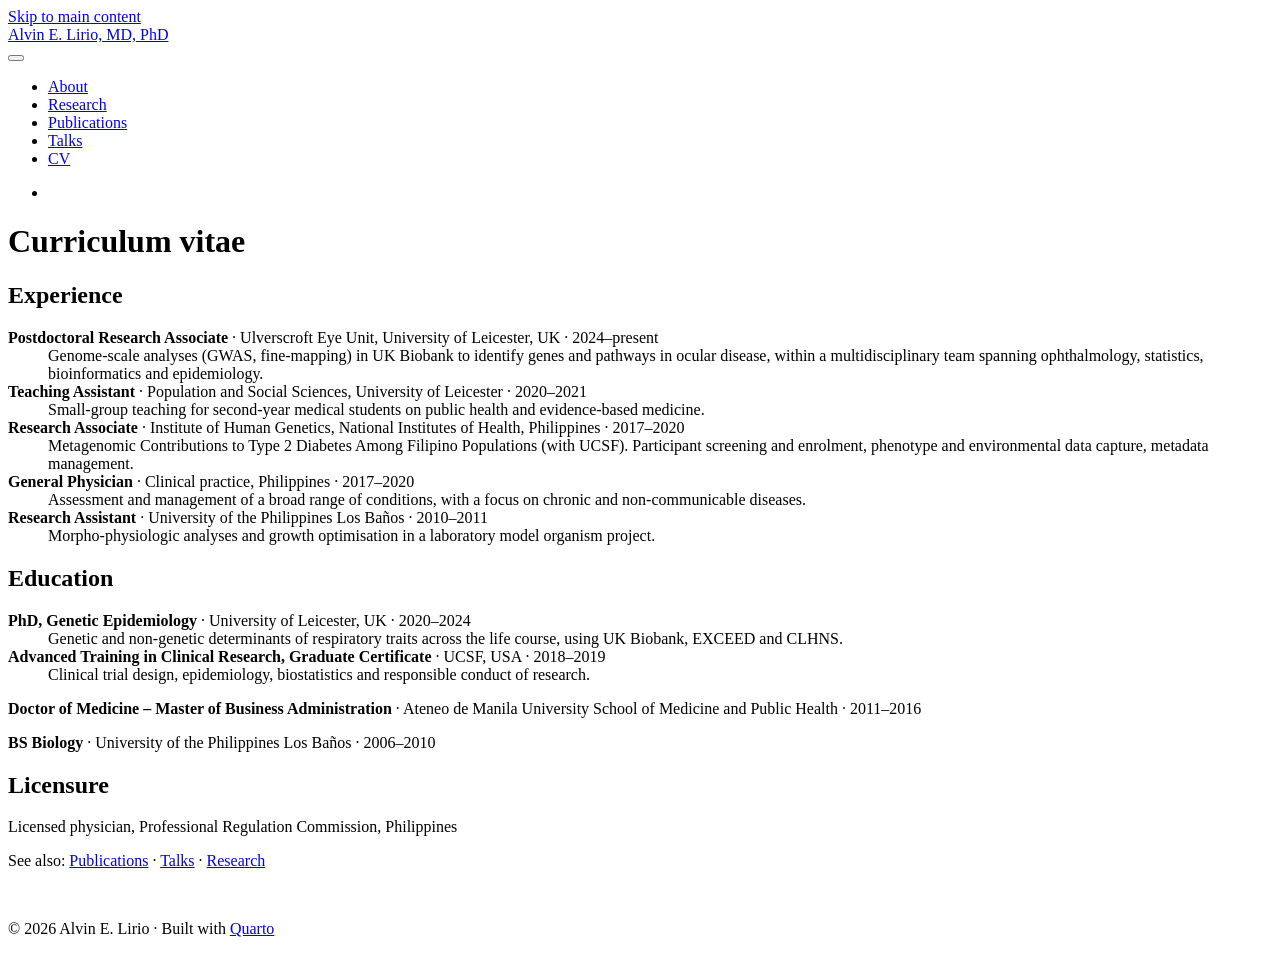
==== cv.html @ 3eb70261 "Add files via upload" ====
<!DOCTYPE html>
<html xmlns="http://www.w3.org/1999/xhtml" lang="en" xml:lang="en"><head>

<meta charset="utf-8">
<meta name="generator" content="quarto-1.11.9">

<meta name="viewport" content="width=device-width, initial-scale=1.0, user-scalable=yes">


<title>Curriculum vitae – Alvin E. Lirio, MD, PhD</title>
<style>
/* Default styles provided by pandoc.
** See https://pandoc.org/MANUAL.html#variables-for-html for config info.
*/
span.smallcaps{font-variant: small-caps;}
div.columns{display: flex; gap: 1.5em;}
div.column{flex: auto;}
@media screen {
div.columns{gap: min(4vw, 1.5em);}
div.column{overflow-x: auto;}
}
div.hanging-indent{margin-left: 1.5em; text-indent: -1.5em;}
ul.task-list{list-style: none;}
ul.task-list li input[type="checkbox"] {
  width: 0.8em;
  margin: 0 0.8em 0.2em -1em; /* quarto-specific, see https://github.com/quarto-dev/quarto-cli/issues/4556 */ 
  vertical-align: middle;
}
</style>


<script src="site_libs/quarto-nav/quarto-nav.js"></script>
<script src="site_libs/quarto-nav/headroom.min.js"></script>
<script src="site_libs/clipboard/clipboard.min.js"></script>
<script src="site_libs/quarto-search/autocomplete.umd.js"></script>
<script src="site_libs/quarto-search/fuse.min.js"></script>
<script src="site_libs/quarto-search/quarto-search.js"></script>
<meta name="quarto:offset" content="./">
<script src="site_libs/quarto-html/quarto.js" type="module"></script>
<script src="site_libs/quarto-html/tabsets/tabsets.js" type="module"></script>
<script src="site_libs/quarto-html/scrollable-regions/scrollable-regions.js" type="module"></script>
<script src="site_libs/quarto-html/popper.min.js"></script>
<script src="site_libs/quarto-html/tippy.umd.min.js"></script>
<script src="site_libs/quarto-html/anchor.min.js"></script>
<link href="site_libs/quarto-html/tippy.css" rel="stylesheet">
<link href="site_libs/quarto-html/quarto-syntax-highlighting-63b5708e65d6cd79cd7618c58d0c21e7.css" rel="stylesheet" id="quarto-text-highlighting-styles">
<script src="site_libs/bootstrap/bootstrap.min.js"></script>
<link href="site_libs/bootstrap/bootstrap-icons.css" rel="stylesheet">
<link href="site_libs/bootstrap/bootstrap-4e559fc1a3191102525e0a51c544b97e.min.css" rel="stylesheet" append-hash="true" id="quarto-bootstrap" data-mode="light">
<script id="quarto-search-options" type="application/json">{
  "location": "navbar",
  "copy-button": false,
  "collapse-after": 3,
  "panel-placement": "end",
  "type": "overlay",
  "limit": 50,
  "keyboard-shortcut": [
    "f",
    "/",
    "s"
  ],
  "show-item-context": false,
  "language": {
    "search-no-results-text": "No results",
    "search-matching-documents-text": "matching documents",
    "search-copy-link-title": "Copy link to search",
    "search-hide-matches-text": "Hide additional matches",
    "search-more-match-text": "more match in this document",
    "search-more-matches-text": "more matches in this document",
    "search-clear-button-title": "Clear",
    "search-text-placeholder": "",
    "search-detached-cancel-button-title": "Cancel",
    "search-submit-button-title": "Submit",
    "search-label": "Search"
  }
}</script>


</head>

<body class="nav-fixed fullcontent quarto-light"><a id="quarto-skip-link" class="visually-hidden-focusable" href="#quarto-document-content">Skip to main content</a>

<div id="quarto-search-results"></div>
  <header id="quarto-header" class="headroom fixed-top">
    <nav class="navbar navbar-expand-lg " data-bs-theme="dark" aria-label="Site">
      <div class="navbar-container container-fluid">
      <div class="navbar-brand-container mx-auto">
    <a class="navbar-brand" href="./index.html">
    <span class="navbar-title">Alvin E. Lirio, MD, PhD</span>
    </a>
  </div>
          <button class="navbar-toggler" type="button" data-bs-toggle="collapse" data-bs-target="#navbarCollapse" aria-controls="navbarCollapse" aria-expanded="false" aria-label="Toggle navigation" onclick="if (window.quartoToggleHeadroom) { window.quartoToggleHeadroom(); }">
  <span class="navbar-toggler-icon"></span>
</button>
          <div class="collapse navbar-collapse" id="navbarCollapse">
            <ul class="navbar-nav navbar-nav-scroll me-auto">
  <li class="nav-item">
    <a class="nav-link" href="./index.html"> 
<span class="menu-text">About</span></a>
  </li>  
  <li class="nav-item">
    <a class="nav-link" href="./research.html"> 
<span class="menu-text">Research</span></a>
  </li>  
  <li class="nav-item">
    <a class="nav-link" href="./publications.html"> 
<span class="menu-text">Publications</span></a>
  </li>  
  <li class="nav-item">
    <a class="nav-link" href="./talks.html"> 
<span class="menu-text">Talks</span></a>
  </li>  
  <li class="nav-item">
    <a class="nav-link active" href="./cv.html" aria-current="page"> 
<span class="menu-text">CV</span></a>
  </li>  
</ul>
            <ul class="navbar-nav navbar-nav-scroll ms-auto">
  <li class="nav-item compact">
    <a class="nav-link" href="mailto:aelirio@up.edu.ph"> <i class="bi bi-envelope" role="img" aria-label="Email">
</i> 
<span class="menu-text"></span></a>
  </li>  
</ul>
          </div> <!-- /navcollapse -->
            <div class="quarto-navbar-tools">
</div>
            <div id="quarto-search" class="" title="Search"></div>
      </div> <!-- /container-fluid -->
    </nav>
</header>
<!-- content -->
<div id="quarto-content" class="quarto-container page-columns page-rows-contents page-layout-article page-navbar">
<!-- sidebar -->
<!-- margin-sidebar -->
    
<!-- main -->
<main class="content" id="quarto-document-content" tabindex="-1">

<header id="title-block-header" class="quarto-title-block default">
<div class="quarto-title">
<h1 class="title">Curriculum vitae</h1>
</div>



<div class="quarto-title-meta">

    
  
    
  </div>
  


</header>


<!-- To offer a downloadable CV: put a PDF called cv.pdf in the files folder,
     then delete the two comment lines around the next paragraph. -->
<!--
[Download CV (PDF)](files/cv.pdf){.btn .btn-primary}
-->
<section id="experience" class="level2">
<h2 class="anchored" data-anchor-id="experience">Experience</h2>
<dl>
<dt><strong>Postdoctoral Research Associate</strong> · Ulverscroft Eye Unit, University of Leicester, UK · 2024–present</dt>
<dd>
Genome-scale analyses (GWAS, fine-mapping) in UK Biobank to identify genes and pathways in ocular disease, within a multidisciplinary team spanning ophthalmology, statistics, bioinformatics and epidemiology.
</dd>
<dt><strong>Teaching Assistant</strong> · Population and Social Sciences, University of Leicester · 2020–2021</dt>
<dd>
Small-group teaching for second-year medical students on public health and evidence-based medicine.
</dd>
<dt><strong>Research Associate</strong> · Institute of Human Genetics, National Institutes of Health, Philippines · 2017–2020</dt>
<dd>
Metagenomic Contributions to Type 2 Diabetes Among Filipino Populations (with UCSF). Participant screening and enrolment, phenotype and environmental data capture, metadata management.
</dd>
<dt><strong>General Physician</strong> · Clinical practice, Philippines · 2017–2020</dt>
<dd>
Assessment and management of a broad range of conditions, with a focus on chronic and non-communicable diseases.
</dd>
<dt><strong>Research Assistant</strong> · University of the Philippines Los Baños · 2010–2011</dt>
<dd>
Morpho-physiologic analyses and growth optimisation in a laboratory model organism project.
</dd>
</dl>
</section>
<section id="education" class="level2">
<h2 class="anchored" data-anchor-id="education">Education</h2>
<dl>
<dt><strong>PhD, Genetic Epidemiology</strong> · University of Leicester, UK · 2020–2024</dt>
<dd>
Genetic and non-genetic determinants of respiratory traits across the life course, using UK Biobank, EXCEED and CLHNS.
</dd>
<dt><strong>Advanced Training in Clinical Research, Graduate Certificate</strong> · UCSF, USA · 2018–2019</dt>
<dd>
Clinical trial design, epidemiology, biostatistics and responsible conduct of research.
</dd>
</dl>
<p><strong>Doctor of Medicine – Master of Business Administration</strong> · Ateneo de Manila University School of Medicine and Public Health · 2011–2016</p>
<p><strong>BS Biology</strong> · University of the Philippines Los Baños · 2006–2010</p>
</section>
<section id="licensure" class="level2">
<h2 class="anchored" data-anchor-id="licensure">Licensure</h2>
<p>Licensed physician, Professional Regulation Commission, Philippines</p>
<p>See also: <a href="./publications.html">Publications</a> · <a href="./talks.html">Talks</a> · <a href="./research.html">Research</a></p>


</section>

</main> <!-- /main -->
<script id="quarto-html-after-body" type="application/javascript">
  window.document.addEventListener("DOMContentLoaded", function (event) {
    const icon = "";
    const anchorJS = new window.AnchorJS();
    anchorJS.options = {
      placement: 'right',
      icon: icon
    };
    anchorJS.add('.anchored');
    const isCodeAnnotation = (el) => {
      for (const clz of el.classList) {
        if (clz.startsWith('code-annotation-')) {                     
          return true;
        }
      }
      return false;
    }
    const onCopySuccess = function(e) {
      // button target
      const button = e.trigger;
      // don't keep focus
      button.blur();
      // flash "checked"
      button.classList.add('code-copy-button-checked');
      var currentTitle = button.getAttribute("title");
      button.setAttribute("title", "Copied!");
      let tooltip;
      if (window.bootstrap) {
        button.setAttribute("data-bs-toggle", "tooltip");
        button.setAttribute("data-bs-placement", "left");
        button.setAttribute("data-bs-title", "Copied!");
        tooltip = new bootstrap.Tooltip(button, 
          { trigger: "manual", 
            customClass: "code-copy-button-tooltip",
            offset: [0, -8]});
        tooltip.show();    
      }
      setTimeout(function() {
        if (tooltip) {
          tooltip.hide();
          button.removeAttribute("data-bs-title");
          button.removeAttribute("data-bs-toggle");
          button.removeAttribute("data-bs-placement");
        }
        button.setAttribute("title", currentTitle);
        button.classList.remove('code-copy-button-checked');
      }, 1000);
      // clear code selection
      e.clearSelection();
    }
    const getTextToCopy = function(trigger) {
      const outerScaffold = trigger.parentElement.cloneNode(true);
      const codeEl = outerScaffold.querySelector('code');
      for (const childEl of codeEl.children) {
        if (isCodeAnnotation(childEl)) {
          childEl.remove();
        }
      }
      return codeEl.innerText;
    }
    const clipboard = new window.ClipboardJS('.code-copy-button:not([data-in-quarto-modal])', {
      text: getTextToCopy
    });
    clipboard.on('success', onCopySuccess);
    if (window.document.getElementById('quarto-embedded-source-code-modal')) {
      const clipboardModal = new window.ClipboardJS('.code-copy-button[data-in-quarto-modal]', {
        text: getTextToCopy,
        container: window.document.getElementById('quarto-embedded-source-code-modal')
      });
      clipboardModal.on('success', onCopySuccess);
    }
      var localhostRegex = new RegExp(/^(?:http|https):\/\/localhost\:?[0-9]*\//);
      var mailtoRegex = new RegExp(/^mailto:/);
        var filterRegex = new RegExp('/' + window.location.host + '/');
      var isInternal = (href) => {
          return filterRegex.test(href) || localhostRegex.test(href) || mailtoRegex.test(href);
      }
      // Inspect non-navigation links and adorn them if external
      window.quartoDecorateExternalLinks = function (root) {
     var links = (root || window.document).querySelectorAll('a[href]:not(.nav-link):not(.navbar-brand):not(.toc-action):not(.sidebar-link):not(.sidebar-item-toggle):not(.pagination-link):not(.no-external):not([aria-hidden]):not(.dropdown-item):not(.quarto-navigation-tool):not(.about-link)');
      for (var i=0; i<links.length; i++) {
        const link = links[i];
        if (!isInternal(link.href)) {
          // undo the damage that might have been done by quarto-nav.js in the case of
          // links that we want to consider external
          if (link.dataset.originalHref !== undefined) {
            link.href = link.dataset.originalHref;
          }
          if (!link.classList.contains('no-external-icon')) {
          }
        }
      }
      };
      window.quartoDecorateExternalLinks(window.document);
    // Esc closes the popup (WCAG 1.4.13) and focus leaving both trigger and
    // popup closes it (WCAG 2.4.11); tippy handles neither for interactive popups.
    const hideOnEscAndFocusOut = {
      name: 'hideOnEscAndFocusOut',
      defaultValue: true,
      fn(instance) {
        const dismiss = () => {
          // A show scheduled by the trigger delay would otherwise reopen it
          instance.clearDelayTimeouts();
          instance.hide();
        };
        const onKeyDown = (event) => {
          if (event.key !== 'Escape') {
            return;
          }
          // Keep Esc from also reaching page handlers (e.g. reveal.js overview),
          // except an open reveal.js slide menu, which Esc should close too.
          // The menu handles keys only when its keyboard option is on.
          const menuHandlesEsc = window.Reveal?.getPlugin?.('menu')?.isOpen() &&
            window.Reveal.getConfig().menu?.keyboard !== false;
          if (!menuHandlesEsc) {
            event.stopPropagation();
          }
          if (instance.popper.contains(window.document.activeElement)) {
            // Disabled while refocusing so the focus trigger does not reopen it
            instance.disable();
            instance.reference.focus();
            instance.enable();
          }
          dismiss();
        };
        const onFocusOut = (event) => {
          const target = event.relatedTarget;
          if (target && !instance.reference.contains(target) &&
              !instance.popper.contains(target)) {
            dismiss();
          }
        };
        // On the trigger too: a click trigger (code-annotations: select) has no
        // blur handling. Attached for the instance's lifetime so leaving the
        // trigger also cancels a show still pending on the trigger delay.
        instance.reference.addEventListener('focusout', onFocusOut);
        return {
          onShow() {
            window.document.addEventListener('keydown', onKeyDown, true);
            instance.popper.addEventListener('focusout', onFocusOut);
          },
          onHide() {
            window.document.removeEventListener('keydown', onKeyDown, true);
            instance.popper.removeEventListener('focusout', onFocusOut);
          },
          onDestroy() {
            instance.reference.removeEventListener('focusout', onFocusOut);
          },
        };
      },
    };
    function tippyHover(el, contentFn, onTriggerFn, onUntriggerFn) {
      const config = {
        allowHTML: true,
        maxWidth: 500,
        delay: 100,
        arrow: false,
        appendTo: function(el) {
            return el.parentElement;
        },
        interactive: true,
        interactiveBorder: 10,
        theme: 'quarto',
        placement: 'bottom-start',
        plugins: [hideOnEscAndFocusOut],
      };
      if (contentFn) {
        config.content = contentFn;
      }
      if (onTriggerFn) {
        config.onTrigger = onTriggerFn;
      }
      if (onUntriggerFn) {
        config.onUntrigger = onUntriggerFn;
      }
      window.tippy(el, config); 
    }
    const noterefs = window.document.querySelectorAll('a[role="doc-noteref"]');
    for (var i=0; i<noterefs.length; i++) {
      const ref = noterefs[i];
      tippyHover(ref, function() {
        // use id or data attribute instead here
        let href = ref.getAttribute('data-footnote-href') || ref.getAttribute('href');
        try { href = new URL(href).hash; } catch {}
        const id = href.replace(/^#\/?/, "");
        const note = window.document.getElementById(id);
        if (note) {
          return note.innerHTML;
        } else {
          return "";
        }
      });
    }
    const xrefs = window.document.querySelectorAll('a.quarto-xref');
    const processXRef = (id, note) => {
      // Strip column container classes
      const stripColumnClz = (el) => {
        el.classList.remove("page-full", "page-columns");
        if (el.children) {
          for (const child of el.children) {
            stripColumnClz(child);
          }
        }
      }
      stripColumnClz(note)
      if (id === null || id.startsWith('sec-')) {
        // Special case sections, only their first couple elements
        const container = document.createElement("div");
        if (note.children && note.children.length > 2) {
          container.appendChild(note.children[0].cloneNode(true));
          for (let i = 1; i < note.children.length; i++) {
            const child = note.children[i];
            if (child.tagName === "P" && child.innerText === "") {
              continue;
            } else {
              container.appendChild(child.cloneNode(true));
              break;
            }
          }
          if (window.Quarto?.typesetMath) {
            window.Quarto.typesetMath(container);
          }
          return container.innerHTML
        } else {
          if (window.Quarto?.typesetMath) {
            window.Quarto.typesetMath(note);
          }
          return note.innerHTML;
        }
      } else {
        // Remove any anchor links if they are present
        const anchorLink = note.querySelector('a.anchorjs-link');
        if (anchorLink) {
          anchorLink.remove();
        }
        if (window.Quarto?.typesetMath) {
          window.Quarto.typesetMath(note);
        }
        if (note.classList.contains("callout")) {
          return note.outerHTML;
        } else {
          return note.innerHTML;
        }
      }
    }
    for (var i=0; i<xrefs.length; i++) {
      const xref = xrefs[i];
      tippyHover(xref, undefined, function(instance) {
        instance.disable();
        let url = xref.getAttribute('href');
        let hash = undefined; 
        if (url.startsWith('#')) {
          hash = url;
        } else {
          try { hash = new URL(url).hash; } catch {}
        }
        if (hash) {
          const id = hash.replace(/^#\/?/, "");
          const note = window.document.getElementById(id);
          if (note !== null) {
            try {
              const html = processXRef(id, note.cloneNode(true));
              instance.setContent(html);
            } finally {
              instance.enable();
              instance.show();
            }
          } else {
            // See if we can fetch this
            fetch(url.split('#')[0])
            .then(res => res.text())
            .then(html => {
              const parser = new DOMParser();
              const htmlDoc = parser.parseFromString(html, "text/html");
              const note = htmlDoc.getElementById(id);
              if (note !== null) {
                const html = processXRef(id, note);
                instance.setContent(html);
              } 
            }).finally(() => {
              instance.enable();
              instance.show();
            });
          }
        } else {
          // See if we can fetch a full url (with no hash to target)
          // This is a special case and we should probably do some content thinning / targeting
          fetch(url)
          .then(res => res.text())
          .then(html => {
            const parser = new DOMParser();
            const htmlDoc = parser.parseFromString(html, "text/html");
            const note = htmlDoc.querySelector('main.content');
            if (note !== null) {
              // This should only happen for chapter cross references
              // (since there is no id in the URL)
              // remove the first header
              if (note.children.length > 0 && note.children[0].tagName === "HEADER") {
                note.children[0].remove();
              }
              const html = processXRef(null, note);
              instance.setContent(html);
            } 
          }).finally(() => {
            instance.enable();
            instance.show();
          });
        }
      }, function(instance) {
      });
    }
        let selectedAnnoteEl;
        const selectorForAnnotation = ( cell, annotation) => {
          let cellAttr = 'data-code-cell="' + cell + '"';
          let lineAttr = 'data-code-annotation="' +  annotation + '"';
          const selector = 'span[' + cellAttr + '][' + lineAttr + ']';
          return selector;
        }
        const selectCodeLines = (annoteEl) => {
          const doc = window.document;
          const targetCell = annoteEl.getAttribute("data-target-cell");
          const targetAnnotation = annoteEl.getAttribute("data-target-annotation");
          const annoteSpan = window.document.querySelector(selectorForAnnotation(targetCell, targetAnnotation));
          const lines = annoteSpan.getAttribute("data-code-lines").split(",");
          const lineIds = lines.map((line) => {
            return targetCell + "-" + line;
          })
          // Each band is positioned against its own containing block, which is
          // not the offsetParent of the lines, so place it from client rects.
          const placeBand = (band, firstEl, lastEl, codeBlock) => {
            const container = band.offsetParent;
            if (container === null) {
              return;
            }
            const containerRect = container.getBoundingClientRect();
            // Reveal.js scales slides with a transform, so convert client
            // pixels back to the CSS pixels of the container.
            const scale = containerRect.height / container.offsetHeight || 1;
            const firstRect = firstEl.getBoundingClientRect();
            const lastRect = lastEl.getBoundingClientRect();
            const top = (firstRect.top - containerRect.top) / scale - container.clientTop + container.scrollTop;
            const height = (lastRect.bottom - firstRect.top) / scale;
            band.style.top = top - 2 + "px";
            band.style.height = height + 4 + "px";
            if (codeBlock) {
              // Without the copy button wrapper, the containing block is wider
              // than the code block, so span the code block explicitly.
              const blockRect = codeBlock.getBoundingClientRect();
              band.style.left = (blockRect.left - containerRect.left) / scale - container.clientLeft + container.scrollLeft + "px";
              band.style.width = blockRect.width / scale + "px";
            }
          };
          if (lineIds.length > 0) {
            const el = window.document.getElementById(lineIds[0]);
            const lastEl = window.document.getElementById(lineIds[lineIds.length - 1]);
            const parent = el.parentElement.parentElement;
            // cook up a div (if necessary) and position it
            let div = window.document.getElementById("code-annotation-line-highlight");
            if (div === null) {
              div = window.document.createElement("div");
              div.setAttribute("id", "code-annotation-line-highlight");
              div.style.position = 'absolute';
              parent.appendChild(div);
            }
            placeBand(div, el, lastEl, parent.closest("div.sourceCode") || parent);
            let gutterDiv = window.document.getElementById("code-annotation-line-highlight-gutter");
            if (gutterDiv === null) {
              gutterDiv = window.document.createElement("div");
              gutterDiv.setAttribute("id", "code-annotation-line-highlight-gutter");
              gutterDiv.style.position = 'absolute';
              const codeCell = window.document.getElementById(targetCell);
              const gutter = codeCell.querySelector('.code-annotation-gutter');
              gutter.appendChild(gutterDiv);
            }
            placeBand(gutterDiv, el, lastEl);
            selectedAnnoteEl = annoteEl;
          }
        };
        const unselectCodeLines = () => {
          const elementsIds = ["code-annotation-line-highlight", "code-annotation-line-highlight-gutter"];
          elementsIds.forEach((elId) => {
            const div = window.document.getElementById(elId);
            if (div) {
              div.remove();
            }
          });
          selectedAnnoteEl = undefined;
        };
          // Handle positioning of the toggle
      window.addEventListener(
        "resize",
        throttle(() => {
          elRect = undefined;
          if (selectedAnnoteEl) {
            selectCodeLines(selectedAnnoteEl);
          }
        }, 10)
      );
      function throttle(fn, ms) {
      let throttle = false;
      let timer;
        return (...args) => {
          if(!throttle) { // first call gets through
              fn.apply(this, args);
              throttle = true;
          } else { // all the others get throttled
              if(timer) clearTimeout(timer); // cancel #2
              timer = setTimeout(() => {
                fn.apply(this, args);
                timer = throttle = false;
              }, ms);
          }
        };
      }
        // Attach click handler to the DT
        const annoteDls = window.document.querySelectorAll('dt[data-target-cell]');
        for (const annoteDlNode of annoteDls) {
          annoteDlNode.addEventListener('click', (event) => {
            const clickedEl = event.target;
            if (clickedEl !== selectedAnnoteEl) {
              unselectCodeLines();
              const activeEl = window.document.querySelector('dt[data-target-cell].code-annotation-active');
              if (activeEl) {
                activeEl.classList.remove('code-annotation-active');
              }
              selectCodeLines(clickedEl);
              clickedEl.classList.add('code-annotation-active');
            } else {
              // Unselect the line
              unselectCodeLines();
              clickedEl.classList.remove('code-annotation-active');
            }
          });
        }
    const findCites = (el) => {
      const parentEl = el.parentElement;
      if (parentEl) {
        const cites = parentEl.dataset.cites;
        if (cites) {
          return {
            el,
            cites: cites.split(' ')
          };
        } else {
          return findCites(el.parentElement)
        }
      } else {
        return undefined;
      }
    };
    var bibliorefs = window.document.querySelectorAll('a[role="doc-biblioref"]');
    for (var i=0; i<bibliorefs.length; i++) {
      const ref = bibliorefs[i];
      const citeInfo = findCites(ref);
      if (citeInfo) {
        tippyHover(citeInfo.el, function() {
          var popup = window.document.createElement('div');
          citeInfo.cites.forEach(function(cite) {
            var citeDiv = window.document.createElement('div');
            citeDiv.classList.add('hanging-indent');
            citeDiv.classList.add('csl-entry');
            var biblioDiv = window.document.getElementById('ref-' + cite);
            if (biblioDiv) {
              citeDiv.innerHTML = biblioDiv.innerHTML;
            }
            popup.appendChild(citeDiv);
          });
          return popup.innerHTML;
        });
      }
    }
  });
  </script>
  <script type="application/javascript">
  window.quartoScrollableRegionsLabels = {"code":"Scrollable code","output":"Scrollable output"};
  </script>
</div> <!-- /content -->
<footer class="footer">
  <div class="nav-footer">
    <div class="nav-footer-left">
      &nbsp;
    </div>   
    <div class="nav-footer-center">
<p>© 2026 Alvin E. Lirio · Built with <a href="https://quarto.org">Quarto</a></p>
</div>
    <div class="nav-footer-right">
      &nbsp;
    </div>
  </div>
</footer>




</body></html>
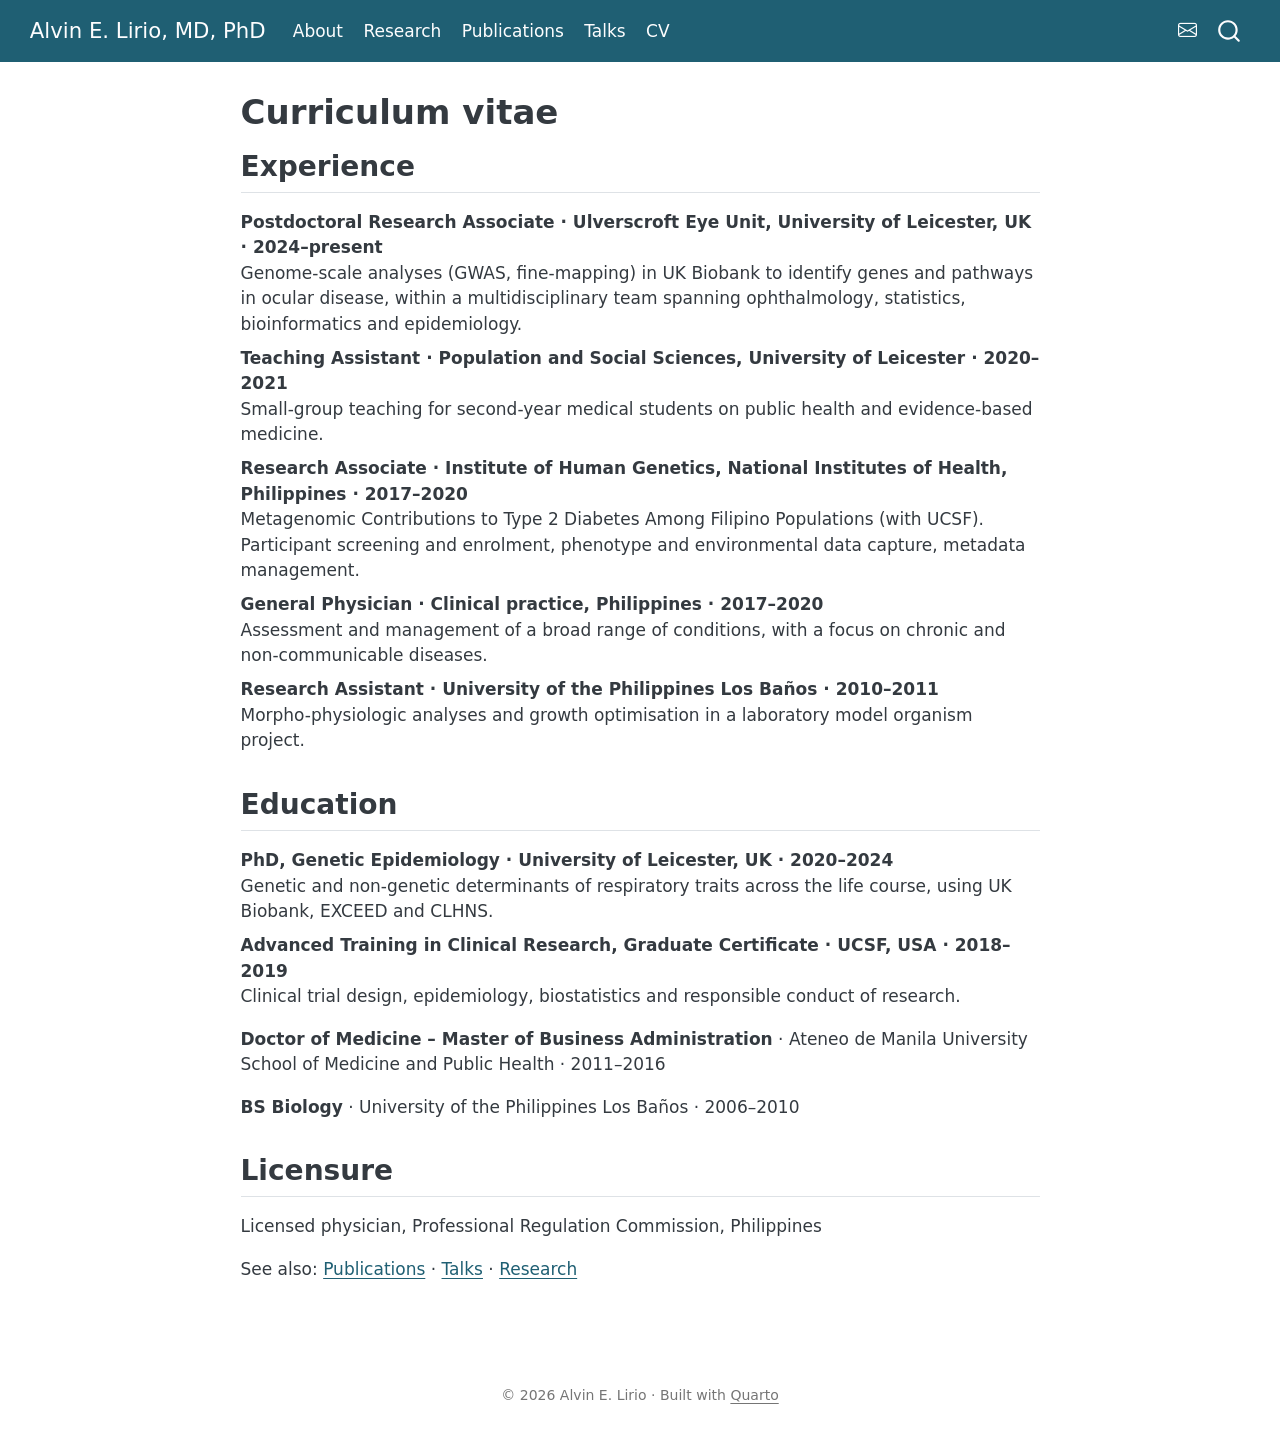
==== commit 92320fab: "Add files via upload" ====
--- a/cv.html
+++ b/cv.html
@@ -29,24 +29,24 @@
 </style>
 
 
-<script src="site_libs/quarto-nav/quarto-nav.js"></script>
-<script src="site_libs/quarto-nav/headroom.min.js"></script>
-<script src="site_libs/clipboard/clipboard.min.js"></script>
-<script src="site_libs/quarto-search/autocomplete.umd.js"></script>
-<script src="site_libs/quarto-search/fuse.min.js"></script>
-<script src="site_libs/quarto-search/quarto-search.js"></script>
+<script src="quarto-nav.js"></script>
+<script src="headroom.min.js"></script>
+<script src="clipboard.min.js"></script>
+<script src="autocomplete.umd.js"></script>
+<script src="fuse.min.js"></script>
+<script src="quarto-search.js"></script>
 <meta name="quarto:offset" content="./">
-<script src="site_libs/quarto-html/quarto.js" type="module"></script>
-<script src="site_libs/quarto-html/tabsets/tabsets.js" type="module"></script>
-<script src="site_libs/quarto-html/scrollable-regions/scrollable-regions.js" type="module"></script>
-<script src="site_libs/quarto-html/popper.min.js"></script>
-<script src="site_libs/quarto-html/tippy.umd.min.js"></script>
-<script src="site_libs/quarto-html/anchor.min.js"></script>
-<link href="site_libs/quarto-html/tippy.css" rel="stylesheet">
-<link href="site_libs/quarto-html/quarto-syntax-highlighting-63b5708e65d6cd79cd7618c58d0c21e7.css" rel="stylesheet" id="quarto-text-highlighting-styles">
-<script src="site_libs/bootstrap/bootstrap.min.js"></script>
-<link href="site_libs/bootstrap/bootstrap-icons.css" rel="stylesheet">
-<link href="site_libs/bootstrap/bootstrap-4e559fc1a3191102525e0a51c544b97e.min.css" rel="stylesheet" append-hash="true" id="quarto-bootstrap" data-mode="light">
+<script src="quarto.js" type="module"></script>
+<script src="tabsets.js" type="module"></script>
+<script src="scrollable-regions.js" type="module"></script>
+<script src="popper.min.js"></script>
+<script src="tippy.umd.min.js"></script>
+<script src="anchor.min.js"></script>
+<link href="tippy.css" rel="stylesheet">
+<link href="quarto-syntax-highlighting-63b5708e65d6cd79cd7618c58d0c21e7.css" rel="stylesheet" id="quarto-text-highlighting-styles">
+<script src="bootstrap.min.js"></script>
+<link href="bootstrap-icons.css" rel="stylesheet">
+<link href="bootstrap-4e559fc1a3191102525e0a51c544b97e.min.css" rel="stylesheet" append-hash="true" id="quarto-bootstrap" data-mode="light">
 <script id="quarto-search-options" type="application/json">{
   "location": "navbar",
   "copy-button": false,
--- a/tippy.css
+++ b/tippy.css
@@ -0,0 +1 @@
+.tippy-box[data-animation=fade][data-state=hidden]{opacity:0}[data-tippy-root]{max-width:calc(100vw - 10px)}.tippy-box{position:relative;background-color:#333;color:#fff;border-radius:4px;font-size:14px;line-height:1.4;white-space:normal;outline:0;transition-property:transform,visibility,opacity}.tippy-box[data-placement^=top]>.tippy-arrow{bottom:0}.tippy-box[data-placement^=top]>.tippy-arrow:before{bottom:-7px;left:0;border-width:8px 8px 0;border-top-color:initial;transform-origin:center top}.tippy-box[data-placement^=bottom]>.tippy-arrow{top:0}.tippy-box[data-placement^=bottom]>.tippy-arrow:before{top:-7px;left:0;border-width:0 8px 8px;border-bottom-color:initial;transform-origin:center bottom}.tippy-box[data-placement^=left]>.tippy-arrow{right:0}.tippy-box[data-placement^=left]>.tippy-arrow:before{border-width:8px 0 8px 8px;border-left-color:initial;right:-7px;transform-origin:center left}.tippy-box[data-placement^=right]>.tippy-arrow{left:0}.tippy-box[data-placement^=right]>.tippy-arrow:before{left:-7px;border-width:8px 8px 8px 0;border-right-color:initial;transform-origin:center right}.tippy-box[data-inertia][data-state=visible]{transition-timing-function:cubic-bezier(.54,1.5,.38,1.11)}.tippy-arrow{width:16px;height:16px;color:#333}.tippy-arrow:before{content:"";position:absolute;border-color:transparent;border-style:solid}.tippy-content{position:relative;padding:5px 9px;z-index:1}
--- a/quarto-syntax-highlighting-63b5708e65d6cd79cd7618c58d0c21e7.css
+++ b/quarto-syntax-highlighting-63b5708e65d6cd79cd7618c58d0c21e7.css
@@ -0,0 +1,236 @@
+/* quarto syntax highlight colors */
+:root {
+  --quarto-hl-ot-color: #003B4F;
+  --quarto-hl-at-color: #657422;
+  --quarto-hl-ss-color: #20794D;
+  --quarto-hl-an-color: #5E5E5E;
+  --quarto-hl-fu-color: #4758AB;
+  --quarto-hl-st-color: #20794D;
+  --quarto-hl-cf-color: #003B4F;
+  --quarto-hl-op-color: #5E5E5E;
+  --quarto-hl-er-color: #AD0000;
+  --quarto-hl-bn-color: #AD0000;
+  --quarto-hl-al-color: #AD0000;
+  --quarto-hl-va-color: #111111;
+  --quarto-hl-bu-color: inherit;
+  --quarto-hl-ex-color: inherit;
+  --quarto-hl-pp-color: #AD0000;
+  --quarto-hl-in-color: #5E5E5E;
+  --quarto-hl-vs-color: #20794D;
+  --quarto-hl-wa-color: #5E5E5E;
+  --quarto-hl-do-color: #5E5E5E;
+  --quarto-hl-im-color: #00769E;
+  --quarto-hl-ch-color: #20794D;
+  --quarto-hl-dt-color: #AD0000;
+  --quarto-hl-fl-color: #AD0000;
+  --quarto-hl-co-color: #5E5E5E;
+  --quarto-hl-cv-color: #5E5E5E;
+  --quarto-hl-cn-color: #8f5902;
+  --quarto-hl-sc-color: #5E5E5E;
+  --quarto-hl-dv-color: #AD0000;
+  --quarto-hl-kw-color: #003B4F;
+}
+
+/* other quarto variables */
+:root {
+  --quarto-font-monospace: SFMono-Regular, Menlo, Monaco, Consolas, "Liberation Mono", "Courier New", monospace;
+}
+
+/* syntax highlight based on Pandoc's rules */
+pre > code.sourceCode > span {
+  color: #003B4F;
+}
+
+code.sourceCode > span {
+  color: #003B4F;
+}
+
+div.sourceCode,
+div.sourceCode pre.sourceCode {
+  color: #003B4F;
+}
+
+/* Normal */
+code span {
+  color: #003B4F;
+}
+
+/* Alert */
+code span.al {
+  color: #AD0000;
+  font-style: inherit;
+}
+
+/* Annotation */
+code span.an {
+  color: #5E5E5E;
+  font-style: inherit;
+}
+
+/* Attribute */
+code span.at {
+  color: #657422;
+  font-style: inherit;
+}
+
+/* BaseN */
+code span.bn {
+  color: #AD0000;
+  font-style: inherit;
+}
+
+/* BuiltIn */
+code span.bu {
+  font-style: inherit;
+}
+
+/* ControlFlow */
+code span.cf {
+  color: #003B4F;
+  font-weight: bold;
+  font-style: inherit;
+}
+
+/* Char */
+code span.ch {
+  color: #20794D;
+  font-style: inherit;
+}
+
+/* Constant */
+code span.cn {
+  color: #8f5902;
+  font-style: inherit;
+}
+
+/* Comment */
+code span.co {
+  color: #5E5E5E;
+  font-style: inherit;
+}
+
+/* CommentVar */
+code span.cv {
+  color: #5E5E5E;
+  font-style: italic;
+}
+
+/* Documentation */
+code span.do {
+  color: #5E5E5E;
+  font-style: italic;
+}
+
+/* DataType */
+code span.dt {
+  color: #AD0000;
+  font-style: inherit;
+}
+
+/* DecVal */
+code span.dv {
+  color: #AD0000;
+  font-style: inherit;
+}
+
+/* Error */
+code span.er {
+  color: #AD0000;
+  font-style: inherit;
+}
+
+/* Extension */
+code span.ex {
+  font-style: inherit;
+}
+
+/* Float */
+code span.fl {
+  color: #AD0000;
+  font-style: inherit;
+}
+
+/* Function */
+code span.fu {
+  color: #4758AB;
+  font-style: inherit;
+}
+
+/* Import */
+code span.im {
+  color: #00769E;
+  font-style: inherit;
+}
+
+/* Information */
+code span.in {
+  color: #5E5E5E;
+  font-style: inherit;
+}
+
+/* Keyword */
+code span.kw {
+  color: #003B4F;
+  font-weight: bold;
+  font-style: inherit;
+}
+
+/* Operator */
+code span.op {
+  color: #5E5E5E;
+  font-style: inherit;
+}
+
+/* Other */
+code span.ot {
+  color: #003B4F;
+  font-style: inherit;
+}
+
+/* Preprocessor */
+code span.pp {
+  color: #AD0000;
+  font-style: inherit;
+}
+
+/* SpecialChar */
+code span.sc {
+  color: #5E5E5E;
+  font-style: inherit;
+}
+
+/* SpecialString */
+code span.ss {
+  color: #20794D;
+  font-style: inherit;
+}
+
+/* String */
+code span.st {
+  color: #20794D;
+  font-style: inherit;
+}
+
+/* Variable */
+code span.va {
+  color: #111111;
+  font-style: inherit;
+}
+
+/* VerbatimString */
+code span.vs {
+  color: #20794D;
+  font-style: inherit;
+}
+
+/* Warning */
+code span.wa {
+  color: #5E5E5E;
+  font-style: italic;
+}
+
+.prevent-inlining {
+  content: "</";
+}
+
+/*# sourceMappingURL=054cc16b9e9817627be6994582d2ffb5.css.map */
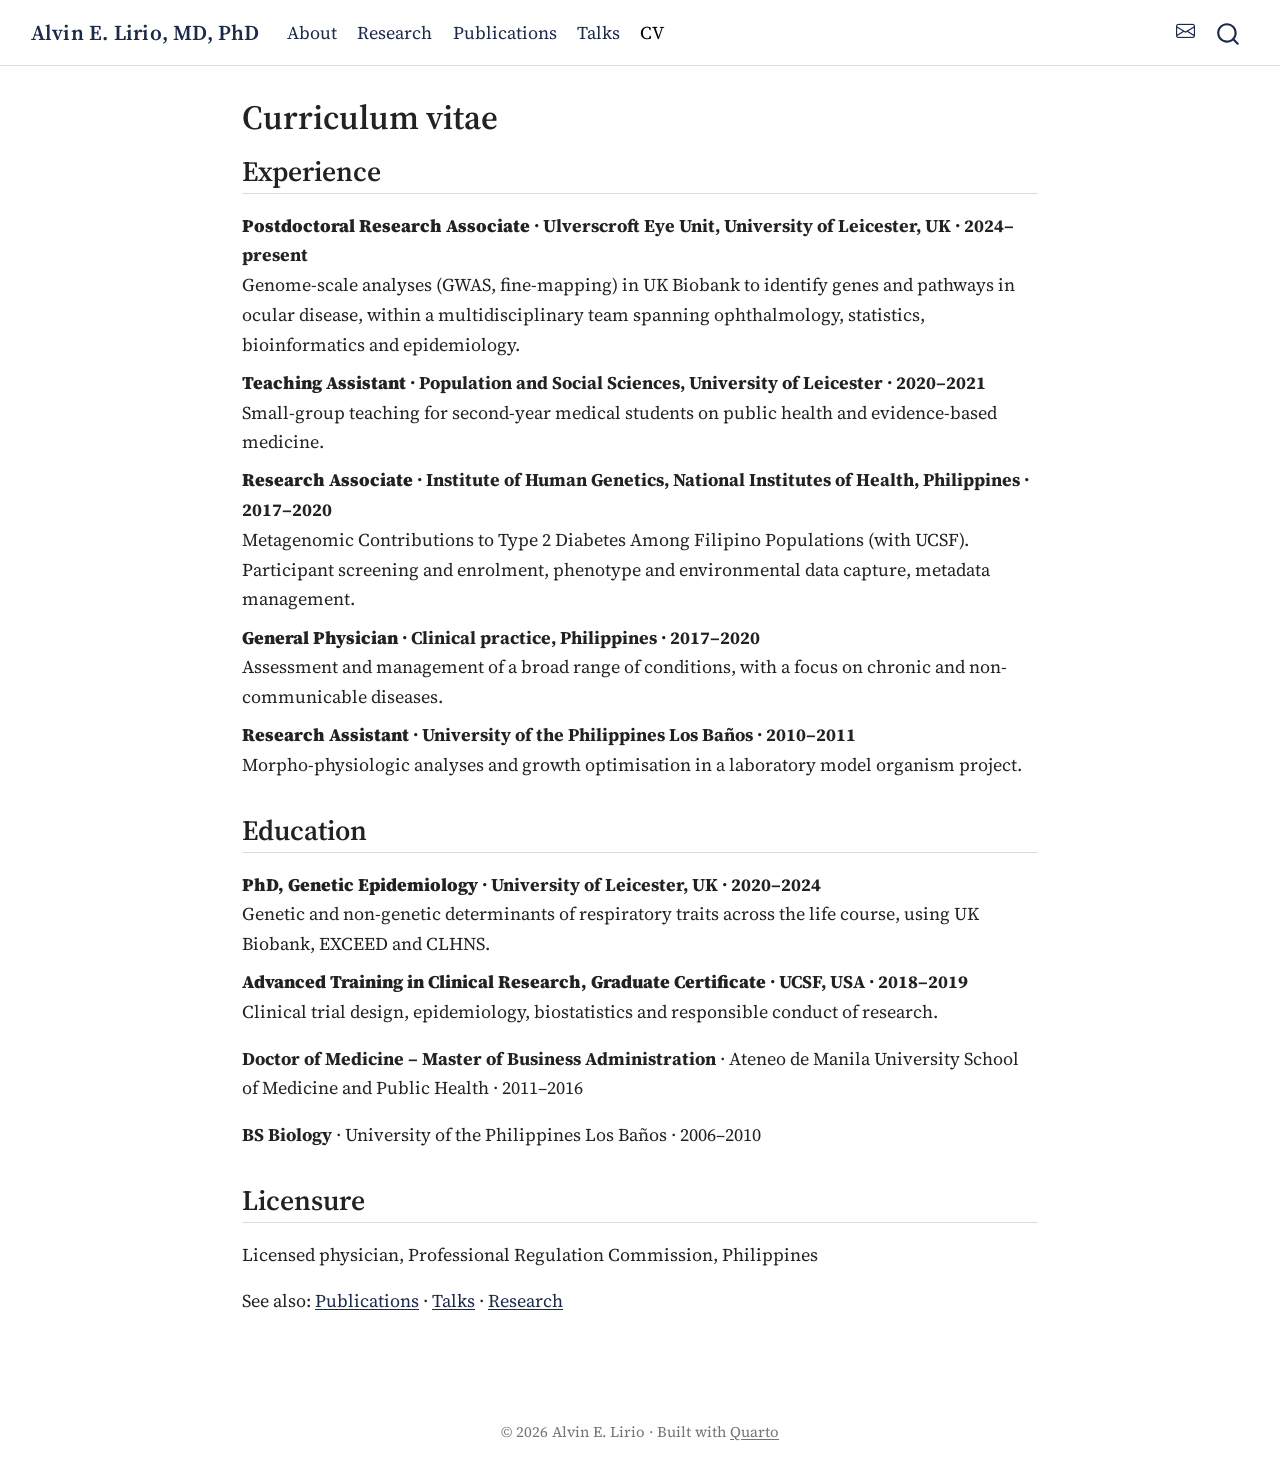
==== commit 98baaa9e: "Add files via upload" ====
--- a/cv.html
+++ b/cv.html
@@ -46,7 +46,7 @@
 <link href="quarto-syntax-highlighting-63b5708e65d6cd79cd7618c58d0c21e7.css" rel="stylesheet" id="quarto-text-highlighting-styles">
 <script src="bootstrap.min.js"></script>
 <link href="bootstrap-icons.css" rel="stylesheet">
-<link href="bootstrap-4e559fc1a3191102525e0a51c544b97e.min.css" rel="stylesheet" append-hash="true" id="quarto-bootstrap" data-mode="light">
+<link href="bootstrap-d7f124cbe7bfb35c9e3c169073591a22.min.css" rel="stylesheet" append-hash="true" id="quarto-bootstrap" data-mode="light">
 <script id="quarto-search-options" type="application/json">{
   "location": "navbar",
   "copy-button": false,
